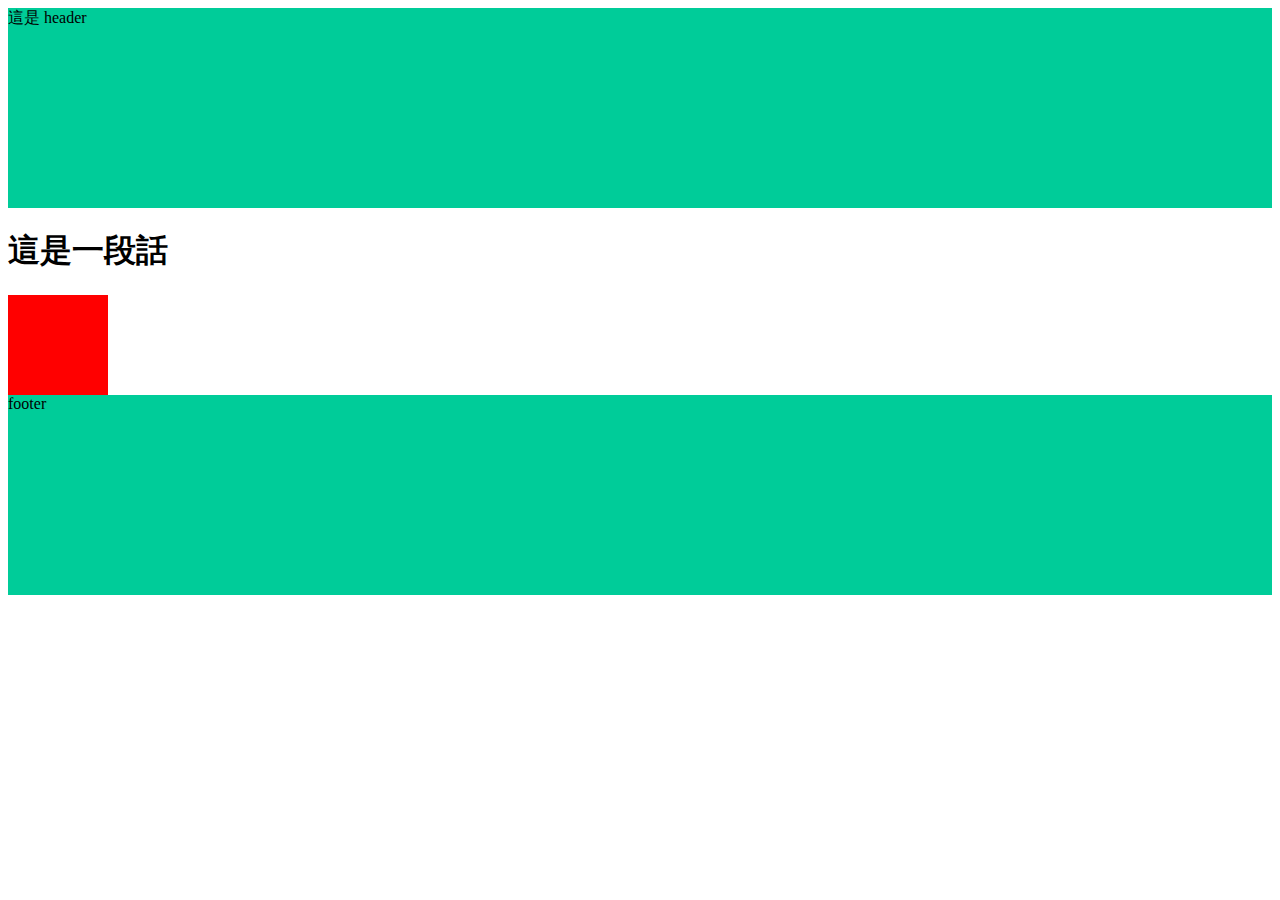
==== index.html @ d2505203 "Update 2022-08-01T03:36:58.478Z" ====
<!DOCTYPE html>
<html lang="en">

<head>
  <meta charset="UTF-8">
  <meta name="viewport" content="width=device-width, initial-scale=1.0">
  <meta http-equiv="X-UA-Compatible" content="ie=edge">
  <title>首頁</title>
  <link rel="stylesheet" href="./assets/style/all.css">
</head>

<body>
  <header class="header">
    這是 header
  </header>

  
<h1>
  這是一段話
</h1>

<div class="box"></div>

  <footer class="footer">
    footer
  </footer>
  <script src="./assets/js/vendors.js"></script>
  <script src="./assets/js/all.js"></script>
</body>

</html>
---- assets/style/all.css ----
.header {
  height: 200px;
  background-color: #00cc99; }

.footer {
  height: 200px;
  background-color: #00cc99; }

.box {
  width: 100px;
  height: 100px;
  background-color: red;
  display: -webkit-box;
  display: -ms-flexbox;
  display: flex;
  -webkit-transition: all 0.5s;
  -o-transition: all 0.5s;
  transition: all 0.5s; }
  .box:hover {
    width: 200px;
    background-color: #00cc99; }

/*# sourceMappingURL=all.css.map */
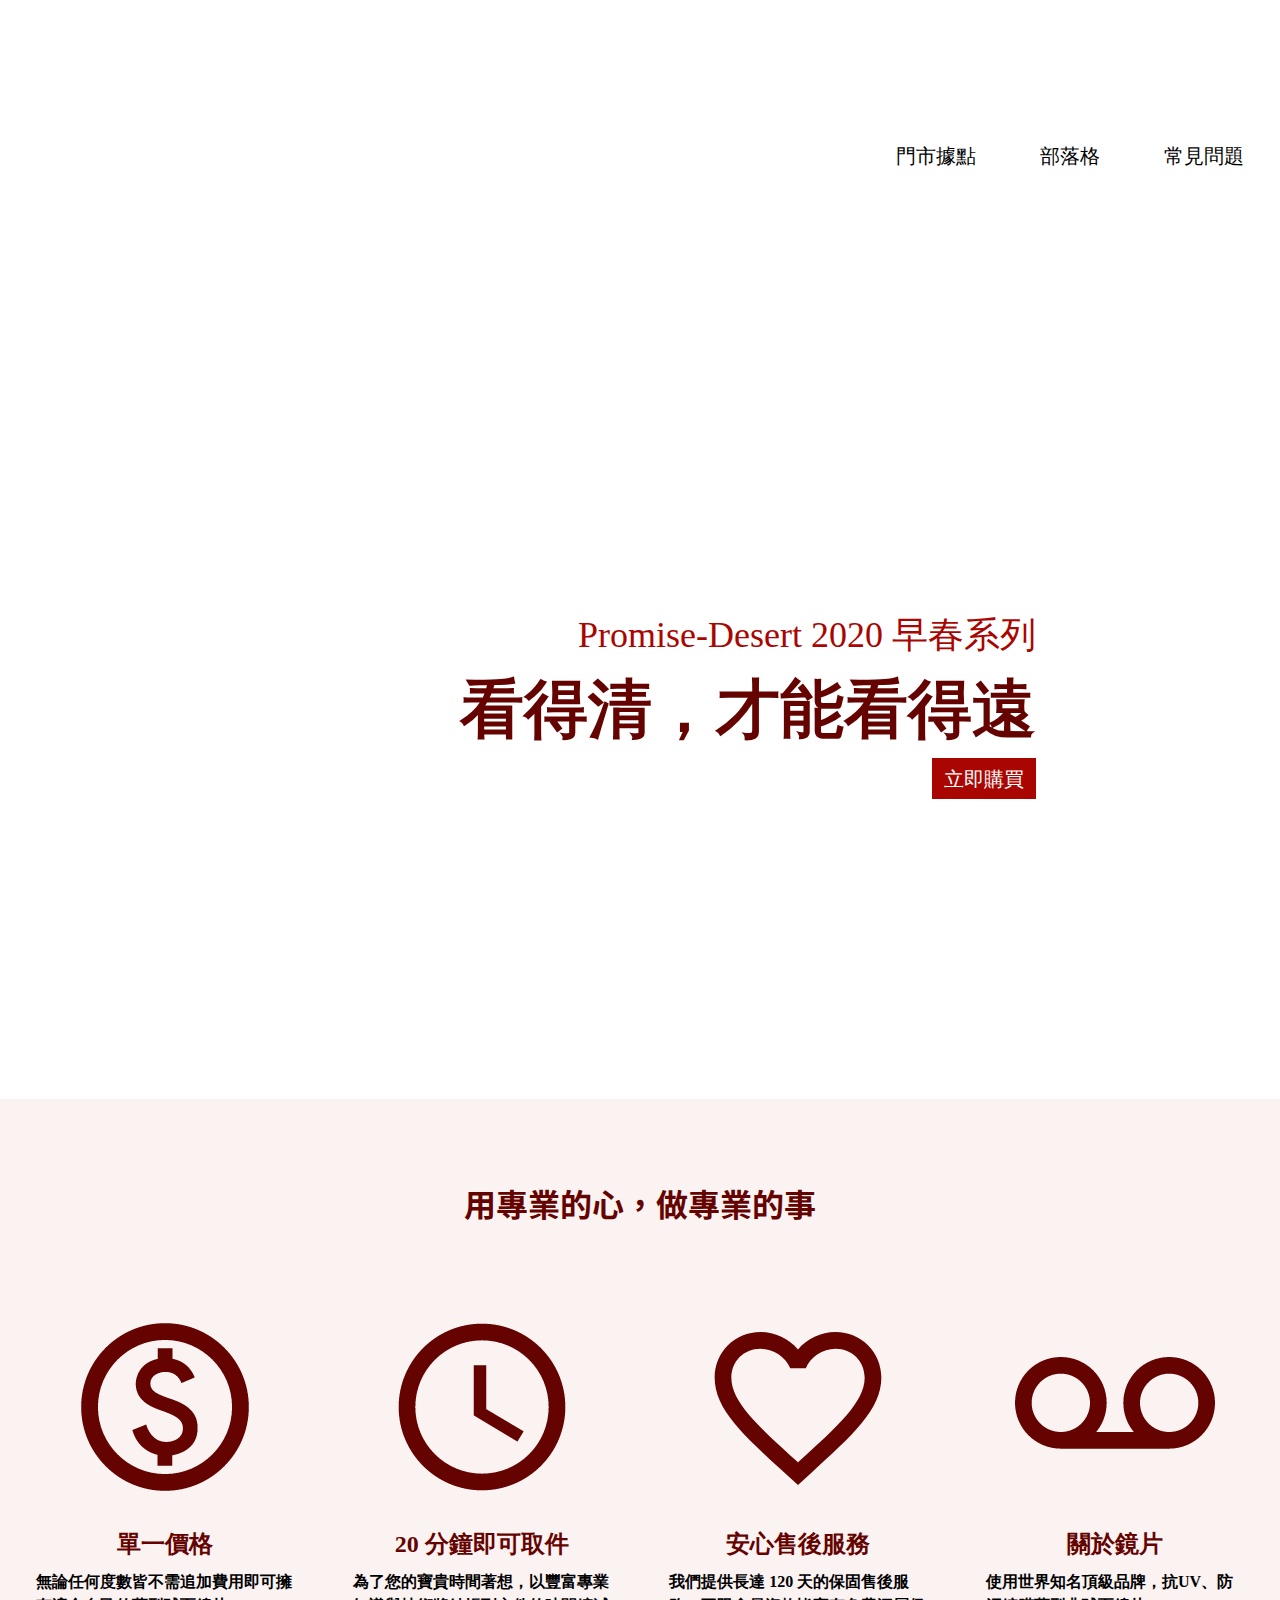
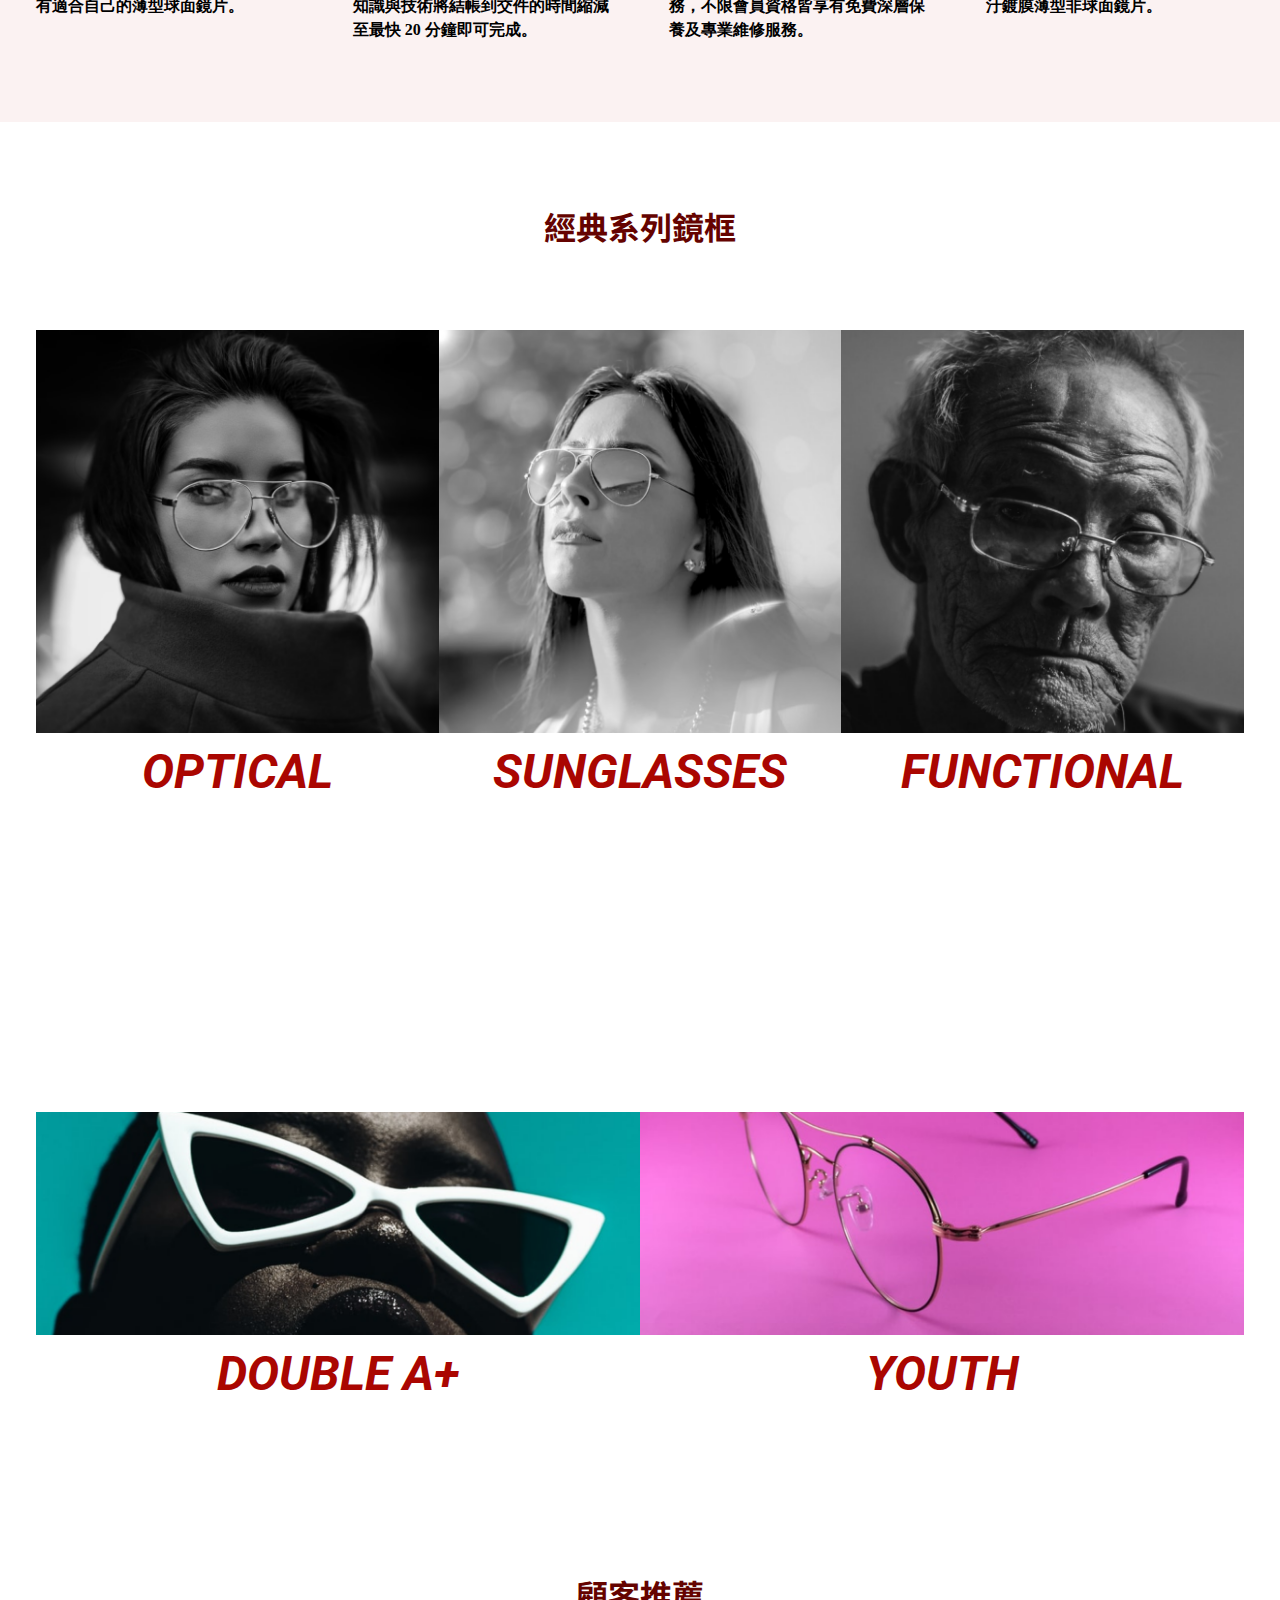
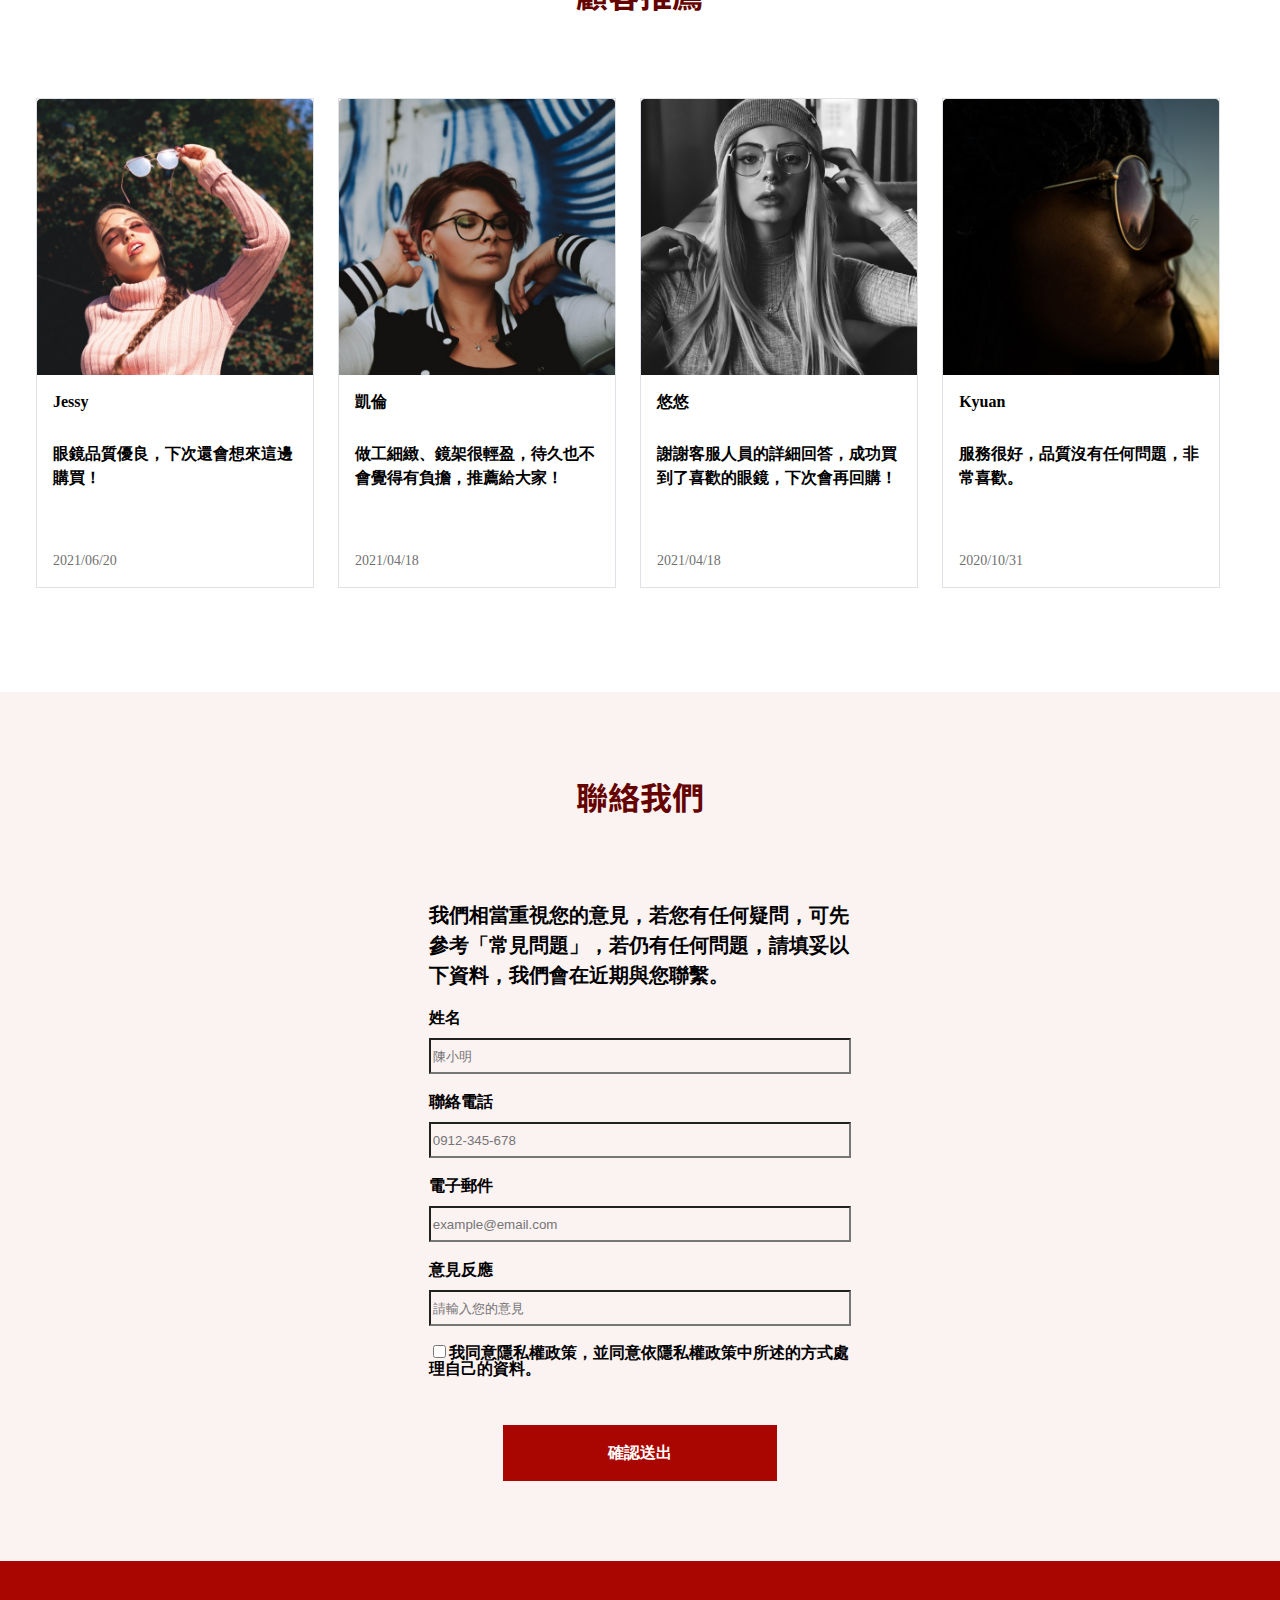
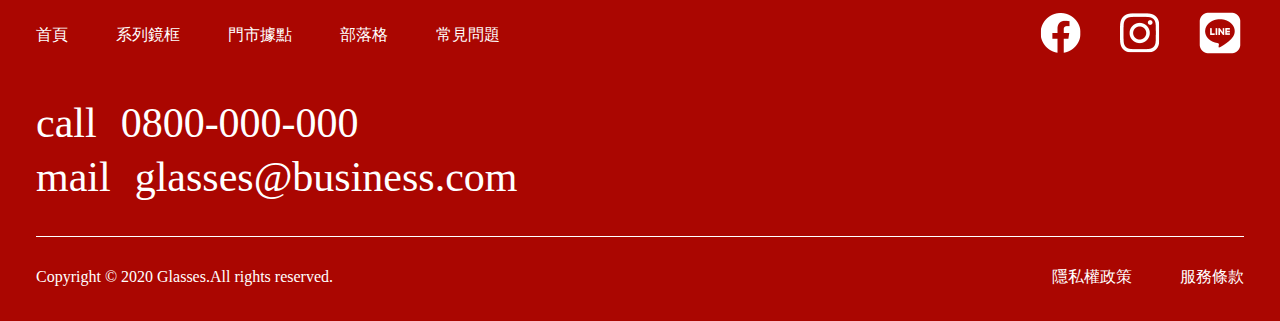
==== commit 0b239307: "Update 2022-08-01T05:17:45.799Z" ====
--- a/index.html
+++ b/index.html
@@ -11,18 +11,174 @@
 
 <body>
   <header class="header">
-    這是 header
+    <div class="list container">
+      <a href="index.html"><img src="assets/images/logo-white.png" alt="header"></a>
+      <ul>
+          <li><a href="type.html">系列鏡框</a></li>
+          <li>門市據點</li>
+          <li>部落格</li>
+          <li>常見問題</li>
+      </ul>
+  </div>
   </header>
 
   
-<h1>
-  這是一段話
-</h1>
 
-<div class="box"></div>
+<div class="backimg">
+  <div class="main container">
+      <h4>Promise-Desert 2020 早春系列</h4>
+      <h1>看得清，才能看得遠</h1>
+      <button>立即購買</button>
+  </div>
+</div>
+<div class="pinkback">
+  <div class="promise container">
+  <h2>用專業的心，做專業的事</h2>
+  <ul>
+      <li>
+          <img src="assets/images/home-section2-1.png" alt="">
+          <h6>單一價格</h6>
+          <p>無論任何度數皆不需追加費用即可擁有適合自己的薄型球面鏡片。</p>
+      </li>
+      <li>
+          <img src="assets/images/home-section2-2.png" alt="">
+          <h6>20 分鐘即可取件</h6>
+          <p>為了您的寶貴時間著想，以豐富專業知識與技術將結帳到交件的時間縮減至最快 20 分鐘即可完成。</p>
+      </li>
+      <li>
+          <img src="assets/images/home-section2-3.png" alt="">
+          <h6>安心售後服務</h6>
+          <p>我們提供長達 120 天的保固售後服務，不限會員資格皆享有免費深層保養及專業維修服務。</p>
+      </li>
+      <li>
+          <img src="assets/images/home-sectioin2-4.png" alt="">
+          <h6>關於鏡片</h6>
+          <p>使用世界知名頂級品牌，抗UV、防汙鍍膜薄型非球面鏡片。</p>
+      </li>
+  </ul>
+</div>
+</div>
+<div class="classical container">
+  <h2>經典系列鏡框</h2>
+  <ul>
+      <li>
+          <img src="assets/images/home-section3-1.png" alt="">
+          <h3>OPTICAL</h3>
+      </li>
+      <li>
+          <img src="assets/images/home-section3-2.png" alt="">
+          <h3>SUNGLASSES</h3>
+      </li>
+      <li>
+          <img src="assets/images/home-section3-3.png" alt="">
+          <h3>FUNCTIONAL</h3>
+      </li>
+  </ul>
+</div>
+<div class="back">
+  <div class="design container">
+      <h2>聯名設計鏡框</h2>
+      <ul>
+          <li>
+              <img src="assets/images/home-section4-1.png" alt="">
+              <h3>DOUBLE A+</h3>
+          </li>
+          <li>
+              <img src="assets/images/home-section4-2.png" alt="">
+              <h3>YOUTH</h3>
+          </li>
+      </ul>
+  </div>
+</div>
+<div class="custpost container">
+  <h2>顧客推薦</h2>
+  <ul>
+      <li>
+          <img src="assets/images/home-section5-1.png" alt="">
+          <p>Jessy</p><br>
+          <p class="text">眼鏡品質優良，下次還會想來這邊購買！</p>
+          <div class="date">2021/06/20</div>
+      </li>
+      <li>
+          <img src="assets/images/home-section5-2.png" alt="">
+          <p>凱倫</p><br>
+          <p class="text">做工細緻、鏡架很輕盈，待久也不會覺得有負擔，推薦給大家！</p>
+          <div class="date">2021/04/18</div>
+      </li>
+      <li>
+          <img src="assets/images/home-section5-3.png" alt="">
+          <p>悠悠</p><br>
+          <p class="text">謝謝客服人員的詳細回答，成功買到了喜歡的眼鏡，下次會再回購！</p>
+          <div class="date">2021/04/18</div>
+      </li>
+      <li>
+          <img src="assets/images/home-section5-4.png" alt="">
+          <p>Kyuan</p><br>
+          <p class="text">服務很好，品質沒有任何問題，非常喜歡。</p>
+          <div class="date">2020/10/31</div>
+      </li>
+  </ul>
+</div>
+<div class="pinkback">
+  <div class="contact container">
+      <h2>聯絡我們</h2>
+      <h3>我們相當重視您的意見，若您有任何疑問，可先參考「常見問題」，若仍有任何問題，請填妥以下資料，我們會在近期與您聯繫。</h3>
+      <div class="info">
+          <p>姓名</p>
+          <input type="text" placeholder="陳小明">
+      </div>
+      <div class="info">
+          <p>聯絡電話</p>
+          <input type="text" placeholder="0912-345-678">
+      </div>
+      <div class="info">
+          <p>電子郵件</p>
+          <input type="text" placeholder="example@email.com">
+      </div>
+      <div class="info">
+          <p>意見反應</p>
+          <input type="text" placeholder="請輸入您的意見">
+      </div>
+      <div class="checkbox"><input type="checkbox" class="info">我同意隱私權政策，並同意依隱私權政策中所述的方式處理自己的資料。</div>
+      <button><a>確認送出</a></button>
+  </div>
+</div>
 
   <footer class="footer">
-    footer
+    <div class="fcontainer container">
+      <div class="fhm">
+      <div class="fh">
+          <ul>
+              <li class="fhlist">首頁</li>
+              <li class="fhlist">系列鏡框</li>
+              <li class="fhlist">門市據點</li>
+              <li class="fhlist">部落格</li>
+              <li class="fhlist">常見問題</li>
+          </ul>
+          <ul>
+              <li><img src="assets/images/ic-social-fb.png" alt=""></li>
+              <li><img src="assets/images/ic_social_ig.png" alt=""></li>
+              <li><img src="assets/images/ic_social_line.png" alt=""></li>
+          </ul>
+      </div>
+      <div class="fm">
+          <span class="material-symbols-outlined">call</span>
+          <span><a href="tel:+0800000000">0800-000-000</a></span>
+          <div>
+          <span class="material-symbols-outlined">mail</span>
+          <span><a href="glasses@business.com">glasses@business.com</a></span></div>
+      </div>
+  </div>
+      <div class="ff">
+          <ul>
+              <li>Copyright © 2020 Glasses.All rights reserved.</li>
+          </ul>
+          <ul>
+              <li class="coner">隱私權政策</li>
+              <li class="coner">服務條款</li>
+          </ul>
+      </div>
+  </div>
   </footer>
   <script src="./assets/js/vendors.js"></script>
   <script src="./assets/js/all.js"></script>
--- a/assets/style/all.css
+++ b/assets/style/all.css
@@ -1,23 +1,629 @@
-.header {
-  height: 200px;
-  background-color: #00cc99; }
+/* http://meyerweb.com/eric/tools/css/reset/ 
+   v2.0 | 20110126
+   License: none (public domain)
+*/
+@import url("https://fonts.googleapis.com/css2?family=Noto+Sans+TC:wght@300;400;700&family=Roboto&display=swap");
+@import url("https://fonts.googleapis.com/css2?family=Roboto:ital@1&display=swap");
+html, body, div, span, applet, object, iframe,
+h1, h2, h3, h4, h5, h6, p, blockquote, pre,
+a, abbr, acronym, address, big, cite, code,
+del, dfn, em, img, ins, kbd, q, s, samp,
+small, strike, strong, sub, sup, tt, var,
+b, u, i, center,
+dl, dt, dd, ol, ul, li,
+fieldset, form, label, legend,
+table, caption, tbody, tfoot, thead, tr, th, td,
+article, aside, canvas, details, embed,
+figure, figcaption, footer, header, hgroup,
+menu, nav, output, ruby, section, summary,
+time, mark, audio, video {
+  margin: 0;
+  padding: 0;
+  border: 0;
+  font-size: 100%;
+  font: inherit;
+  vertical-align: baseline; }
+
+/* HTML5 display-role reset for older browsers */
+article, aside, details, figcaption, figure,
+footer, header, hgroup, menu, nav, section {
+  display: block; }
+
+body {
+  line-height: 1; }
+
+ol, ul {
+  list-style: none; }
+
+blockquote, q {
+  quotes: none; }
+
+blockquote:before, blockquote:after,
+q:before, q:after {
+  content: '';
+  content: none; }
+
+table {
+  border-collapse: collapse;
+  border-spacing: 0; }
+
+*, *::before, *::after {
+  -webkit-box-sizing: border-box;
+          box-sizing: border-box; }
+
+.body {
+  font-family: 'Noto Sans TC', sans-serif; }
+
+img {
+  max-width: 100%;
+  height: auto; }
+
+.container {
+  max-width: 1296px;
+  padding-right: 36px;
+  padding-left: 36px;
+  margin: 0 auto; }
+
+.banner {
+  background-color: #AA0601;
+  color: white; }
+
+.banner img {
+  width: 80px;
+  height: 49px; }
+
+.list {
+  display: -webkit-box;
+  display: -ms-flexbox;
+  display: flex;
+  -webkit-box-pack: justify;
+      -ms-flex-pack: justify;
+          justify-content: space-between;
+  -webkit-box-align: center;
+      -ms-flex-align: center;
+          align-items: center;
+  font-size: 20px;
+  line-height: 30px;
+  padding-top: 16px;
+  padding-bottom: 16px; }
+
+.list ul {
+  display: -webkit-box;
+  display: -ms-flexbox;
+  display: flex;
+  -ms-flex-wrap: wrap;
+      flex-wrap: wrap; }
+
+.list li {
+  padding-left: 64px; }
+
+@media (max-width: 992px) {
+  .list {
+    width: 90%; } }
+
+@media (max-width: 767px) {
+  .list {
+    width: 100%;
+    -webkit-box-orient: vertical;
+    -webkit-box-direction: normal;
+        -ms-flex-direction: column;
+            flex-direction: column;
+    padding-right: 0;
+    padding-left: 0;
+    padding-bottom: 0px; }
+  .list ul {
+    width: 100%;
+    text-align: center;
+    padding-top: 16px; }
+  .list li {
+    width: 50%;
+    border: 1px solid white;
+    padding: 12px 62px; } }
 
 .footer {
-  height: 200px;
-  background-color: #00cc99; }
-
-.box {
-  width: 100px;
-  height: 100px;
-  background-color: red;
-  display: -webkit-box;
-  display: -ms-flexbox;
-  display: flex;
-  -webkit-transition: all 0.5s;
-  -o-transition: all 0.5s;
-  transition: all 0.5s; }
-  .box:hover {
-    width: 200px;
-    background-color: #00cc99; }
+  background-color: #AA0601;
+  color: white;
+  text-align: center; }
+
+.fcontainer {
+  padding-top: 48px; }
+
+.fh, .ff {
+  display: -webkit-box;
+  display: -ms-flexbox;
+  display: flex;
+  -webkit-box-pack: justify;
+      -ms-flex-pack: justify;
+          justify-content: space-between;
+  padding-bottom: 36px; }
+
+.fh ul, .ff ul {
+  display: -webkit-box;
+  display: -ms-flexbox;
+  display: flex;
+  -webkit-box-align: center;
+      -ms-flex-align: center;
+          align-items: center; }
+
+.fhlist {
+  padding-right: 48px; }
+
+.fh img {
+  height: 48px;
+  padding-left: 32px; }
+
+.fm {
+  padding-bottom: 32px;
+  margin-bottom: 32px;
+  border-bottom: 1px solid white;
+  text-align: left; }
+
+a {
+  text-decoration: none;
+  color: #ffffff; }
+
+.fm span {
+  padding-right: 20px;
+  font-size: 42px;
+  line-height: 54px; }
+
+.coner {
+  padding-left: 48px; }
+
+@media (max-width: 992px) {
+  .fcontainer {
+    width: 100%; } }
+
+@media (max-width: 767px) {
+  .fhm {
+    display: -webkit-box;
+    display: -ms-flexbox;
+    display: flex;
+    -webkit-box-pack: justify;
+        -ms-flex-pack: justify;
+            justify-content: space-between;
+    -webkit-box-align: start;
+        -ms-flex-align: start;
+            align-items: start;
+    -webkit-box-orient: horizontal;
+    -webkit-box-direction: reverse;
+        -ms-flex-direction: row-reverse;
+            flex-direction: row-reverse; }
+  .fm {
+    width: 80%; }
+  .fhlist {
+    padding-right: 0px;
+    font-size: 0px;
+    line-height: 0; }
+  .fh img {
+    height: 36px;
+    padding-left: 8px; }
+  .fm span {
+    font-size: 150%;
+    padding-right: 10px; }
+  .ff, .ff ul {
+    -webkit-box-orient: vertical;
+    -webkit-box-direction: normal;
+        -ms-flex-direction: column;
+            flex-direction: column;
+    -webkit-box-align: start;
+        -ms-flex-align: start;
+            align-items: start;
+    padding-bottom: 16px; }
+  .coner {
+    padding-left: 0;
+    padding-bottom: 8px; } }
+
+.backimg {
+  background-image: url(assets/images/home-header-sm.png);
+  height: 787px;
+  background-size: cover;
+  background-position: center center; }
+
+.main {
+  color: #650300;
+  text-align: right;
+  margin-right: 16.25%;
+  padding-top: 296px; }
+
+.main h4 {
+  font-size: 36px;
+  line-height: 54px; }
+
+.main h1 {
+  font-size: 64px;
+  line-height: 96px;
+  font-weight: bold; }
+
+.main button {
+  width: 104px;
+  height: 41px;
+  background-color: #AA0601;
+  border: #AA0601;
+  color: white;
+  font-size: 20px;
+  line-height: 20px; }
+
+@media (max-width: 992px) {
+  .main {
+    margin-right: 5%; } }
+
+@media (max-width: 767px) {
+  .backimg {
+    height: 396px; }
+  .main {
+    margin-right: 5%;
+    padding-top: 144px; }
+  .main h4, .main h1 {
+    font-size: 180%;
+    line-height: 150%; } }
+
+.pinkback {
+  background-color: #FBF2F2; }
+
+.promise {
+  color: #650300;
+  text-align: center;
+  padding-top: 80px;
+  padding-bottom: 80px; }
+
+.promise ul {
+  display: -webkit-box;
+  display: -ms-flexbox;
+  display: flex;
+  -webkit-box-pack: justify;
+      -ms-flex-pack: justify;
+          justify-content: space-between;
+  -ms-flex-wrap: wrap;
+      flex-wrap: wrap;
+  margin-left: -24px;
+  margin-right: -24px; }
+
+.promise li {
+  width: 306px;
+  padding-left: 24px;
+  padding-right: 24px; }
+
+h2 {
+  font-size: 48px;
+  line-height: 72px;
+  font-weight: bold;
+  color: #650300;
+  margin-bottom: 48px; }
+
+.promise h6 {
+  font-size: 24px;
+  line-height: 36px;
+  font-weight: bold;
+  padding-top: 16px; }
+
+p {
+  font-size: 16px;
+  line-height: 24px;
+  color: #000;
+  text-align: left;
+  padding-top: 8px;
+  font-weight: 600; }
+
+@media (max-width: 992px) {
+  .promise li {
+    width: 50%; } }
+
+@media (max-width: 767px) {
+  .promise h2 {
+    font-size: 30px; }
+  .promise ul {
+    -webkit-box-orient: vertical;
+    -webkit-box-direction: normal;
+        -ms-flex-direction: column;
+            flex-direction: column;
+    -webkit-box-align: center;
+        -ms-flex-align: center;
+            align-items: center; }
+  .promise li {
+    width: 90%; } }
+
+.classical {
+  text-align: center;
+  padding-top: 80px;
+  padding-bottom: 80px; }
+
+.classical ul {
+  display: -webkit-box;
+  display: -ms-flexbox;
+  display: flex;
+  -webkit-box-pack: justify;
+      -ms-flex-pack: justify;
+          justify-content: space-between; }
+
+.classical img {
+  width: 100%; }
+
+.classical h3, .back h3 {
+  font-size: 48px;
+  line-height: 72px;
+  color: #AA0601;
+  font-family: 'Roboto', sans-serif;
+  font-weight: bold;
+  font-style: italic; }
+
+@media (max-width: 992px) {
+  .classical ul {
+    width: 60%;
+    -webkit-box-orient: vertical;
+    -webkit-box-direction: normal;
+        -ms-flex-direction: column;
+            flex-direction: column;
+    margin: 0 auto; } }
+
+@media (max-width: 767px) {
+  .classical ul {
+    width: 100%; } }
+
+.back {
+  background-image: url(img/nick-owuor-astro-nic-visuals-54Q_HvMWtVE-unsplash.jpg);
+  background-position: center center;
+  text-align: center; }
+
+.design {
+  padding-top: 80px;
+  padding-bottom: 80px; }
+
+.design h2 {
+  color: #FFF;
+  padding-bottom: 48px; }
+
+.design img {
+  width: 100%; }
+
+.design ul {
+  display: -webkit-box;
+  display: -ms-flexbox;
+  display: flex; }
+
+.design li {
+  background-color: #fff; }
+
+@media (max-width: 992px) {
+  .design ul {
+    -webkit-box-orient: vertical;
+    -webkit-box-direction: normal;
+        -ms-flex-direction: column;
+            flex-direction: column; }
+  .design li {
+    margin-bottom: 24px; } }
+
+@media (max-width: 767px) {
+  .design h2 {
+    padding-bottom: 0; } }
+
+.custpost {
+  text-align: center;
+  padding-top: 80px;
+  padding-bottom: 80px; }
+
+.custpost ul {
+  display: -webkit-box;
+  display: -ms-flexbox;
+  display: flex;
+  -webkit-box-align: center;
+      -ms-flex-align: center;
+          align-items: center;
+  -webkit-box-pack: justify;
+      -ms-flex-pack: justify;
+          justify-content: space-between; }
+
+.custpost li {
+  width: 23%;
+  border: 1px solid #DEE2E6;
+  margin-right: 24px;
+  margin-bottom: 24px; }
+
+.custpost p {
+  font-size: 16px;
+  line-height: 24px;
+  padding: 0 16px;
+  padding-top: 12px;
+  font-weight: 600; }
+
+.date {
+  font-size: 14px;
+  line-height: 21px;
+  color: #707070;
+  padding: 0 0 16px 16px;
+  text-align: left; }
+
+.text {
+  height: 120px; }
+
+@media (max-width: 992px) {
+  .custpost ul {
+    -ms-flex-wrap: wrap;
+        flex-wrap: wrap; }
+  .custpost li {
+    width: 45%;
+    margin: 0 auto;
+    margin-bottom: 24px; } }
+
+@media (max-width: 767px) {
+  .custpost li {
+    width: 100%; } }
+
+.contact {
+  width: 33%;
+  text-align: center;
+  padding: 80px 0;
+  font-weight: 600; }
+
+.contact h3 {
+  text-align: left;
+  font-size: 20px;
+  line-height: 30px; }
+
+.contact p {
+  font-size: 16px;
+  line-height: 24px;
+  padding-bottom: 8px;
+  padding-top: 16px; }
+
+.info input {
+  width: 100%;
+  height: 36px;
+  background-color: #FBF2F2; }
+
+.contact button {
+  width: 65%;
+  height: 56px;
+  background-color: #AA0601;
+  border: #AA0601;
+  color: white;
+  font-size: 16px;
+  line-height: 24px;
+  font-weight: bold; }
+
+.contact button:hover {
+  background-color: #650300; }
+
+a {
+  text-decoration: none; }
+
+.checkbox {
+  text-align: left;
+  padding-top: 16px;
+  padding-bottom: 48px; }
+
+@media (max-width: 992px) {
+  .contact {
+    width: 70%; }
+  .contact button {
+    width: 100%; } }
+
+@media (max-width: 767px) {
+  .contact {
+    width: 90%; } }
+
+.optical {
+  text-align: center;
+  color: #000000;
+  font-family: 'Roboto', sans-serif; }
+
+.optical ul {
+  display: -webkit-box;
+  display: -ms-flexbox;
+  display: flex; }
+
+.optical li {
+  width: 33.3%;
+  border: 1px solid #DCDCDC;
+  padding-top: 30px; }
+
+@media (max-width: 992px) {
+  .optical {
+    padding-right: 0px;
+    padding-left: 0px; }
+  .optical h2 {
+    font-size: 24px;
+    line-height: 36px; } }
+
+@media (max-width: 767px) {
+  .optical h2 {
+    font-size: 16px;
+    line-height: 24px; } }
+
+.product_img {
+  display: -webkit-box;
+  display: -ms-flexbox;
+  display: flex; }
+
+.product_img img {
+  width: 50%; }
+
+.combi {
+  font-family: 'Roboto', sans-serif;
+  text-align: center;
+  padding: 80px 0; }
+
+h1 {
+  font-size: 42px;
+  line-height: 63px; }
+
+h2 {
+  font-size: 32px;
+  line-height: 48px;
+  font-family: 'Noto Sans TC', sans-serif;
+  padding-bottom: 32px; }
+
+h4 {
+  color: #AA0601; }
+
+.celluloid {
+  display: -webkit-box;
+  display: -ms-flexbox;
+  display: flex;
+  -ms-flex-wrap: wrap;
+      flex-wrap: wrap;
+  -webkit-box-pack: justify;
+      -ms-flex-pack: justify;
+          justify-content: space-between; }
+
+.item {
+  width: 24%; }
+
+.item_text {
+  display: -webkit-box;
+  display: -ms-flexbox;
+  display: flex;
+  -webkit-box-pack: justify;
+      -ms-flex-pack: justify;
+          justify-content: space-between; }
+
+.item_color {
+  text-align: left;
+  padding-top: 4px;
+  padding-bottom: 80px; }
+
+.brown {
+  display: inline-block;
+  width: 12px;
+  height: 12px;
+  background-color: #5F3E2D;
+  margin-right: 2px; }
+
+.gray {
+  display: inline-block;
+  width: 12px;
+  height: 12px;
+  background-color: #B75929; }
+
+@media (max-width: 992px) {
+  .celluloid {
+    padding-left: 36px;
+    padding-right: 36px; }
+  .item {
+    width: 48%; } }
+
+@media (max-width: 767px) {
+  .item {
+    width: 98%; } }
+
+.page ul {
+  display: -webkit-box;
+  display: -ms-flexbox;
+  display: flex;
+  -webkit-box-pack: center;
+      -ms-flex-pack: center;
+          justify-content: center;
+  margin-bottom: 80px; }
+
+.page li {
+  border: 1px solid #555555;
+  padding: 16px; }
+
+.page li:hover {
+  background-color: #000000;
+  color: white; }
+
+.next, .pre {
+  background-color: #F2F2F2; }
 
 /*# sourceMappingURL=all.css.map */
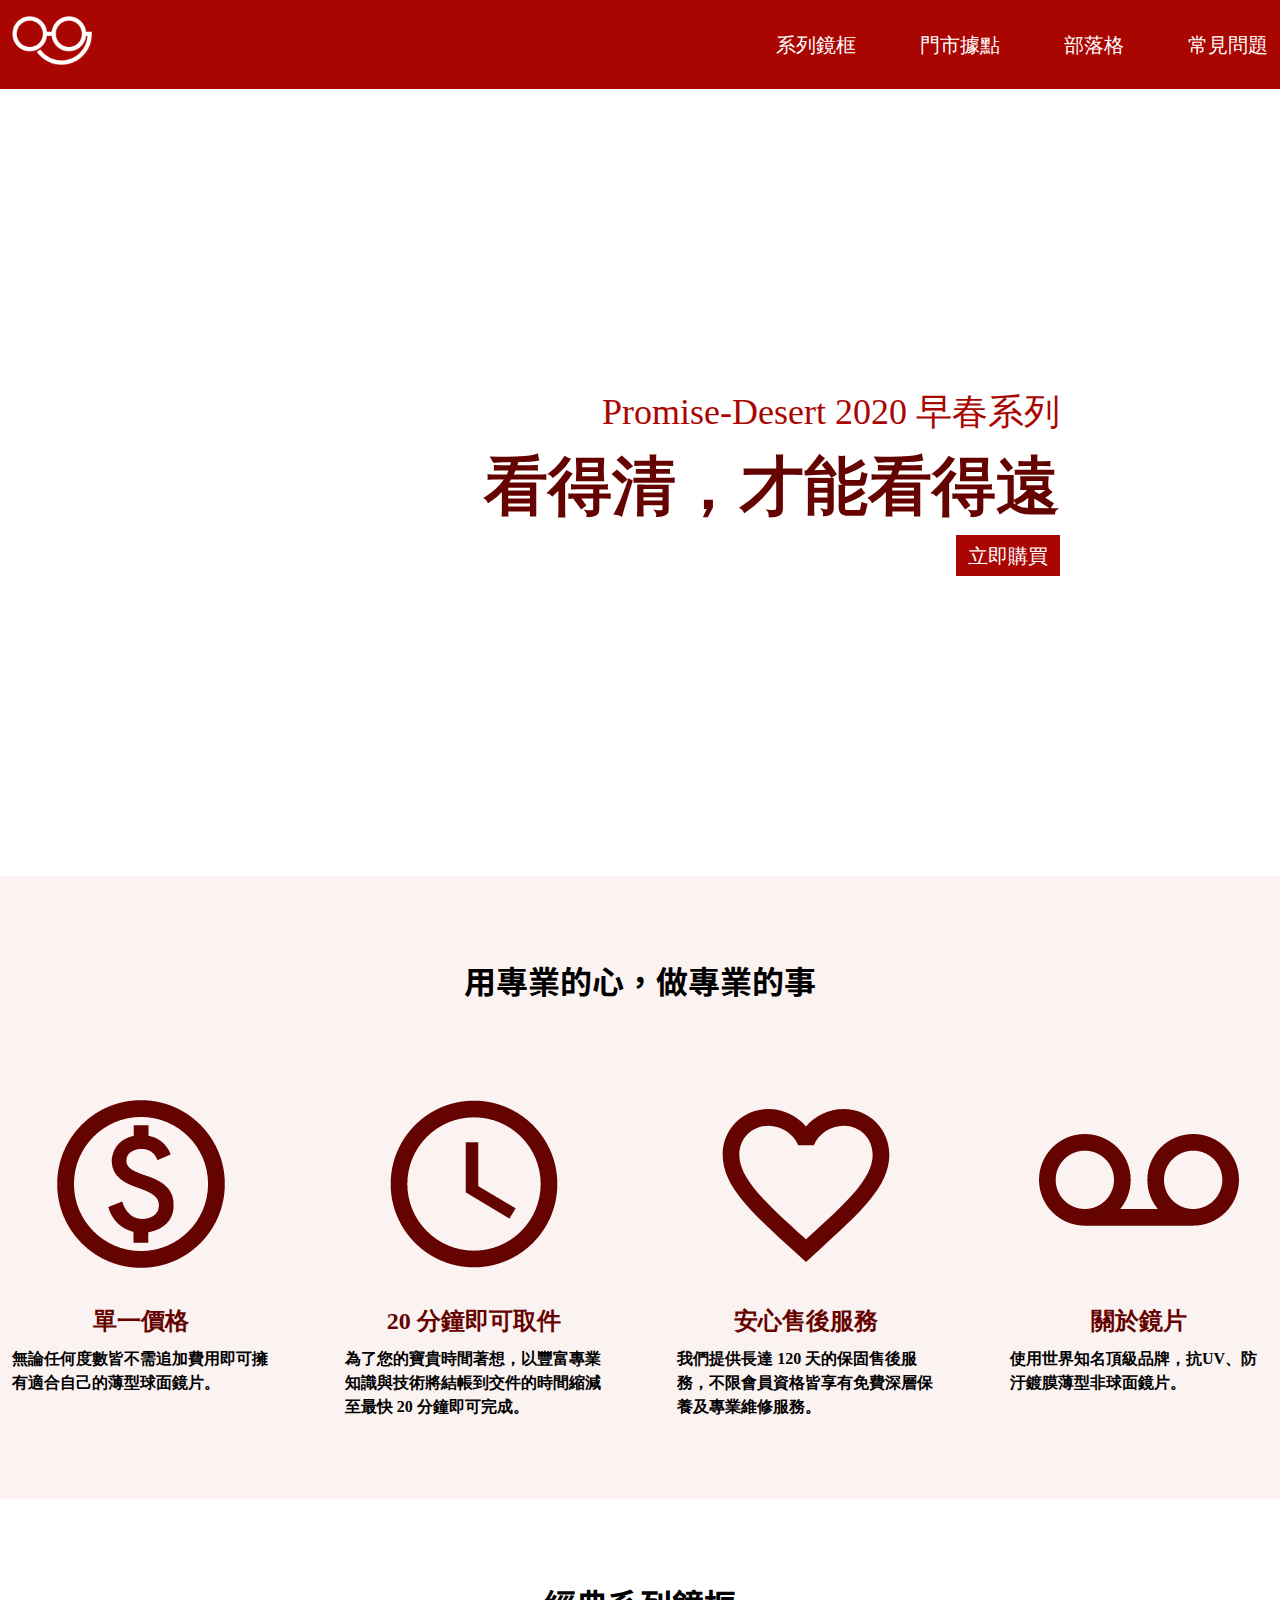
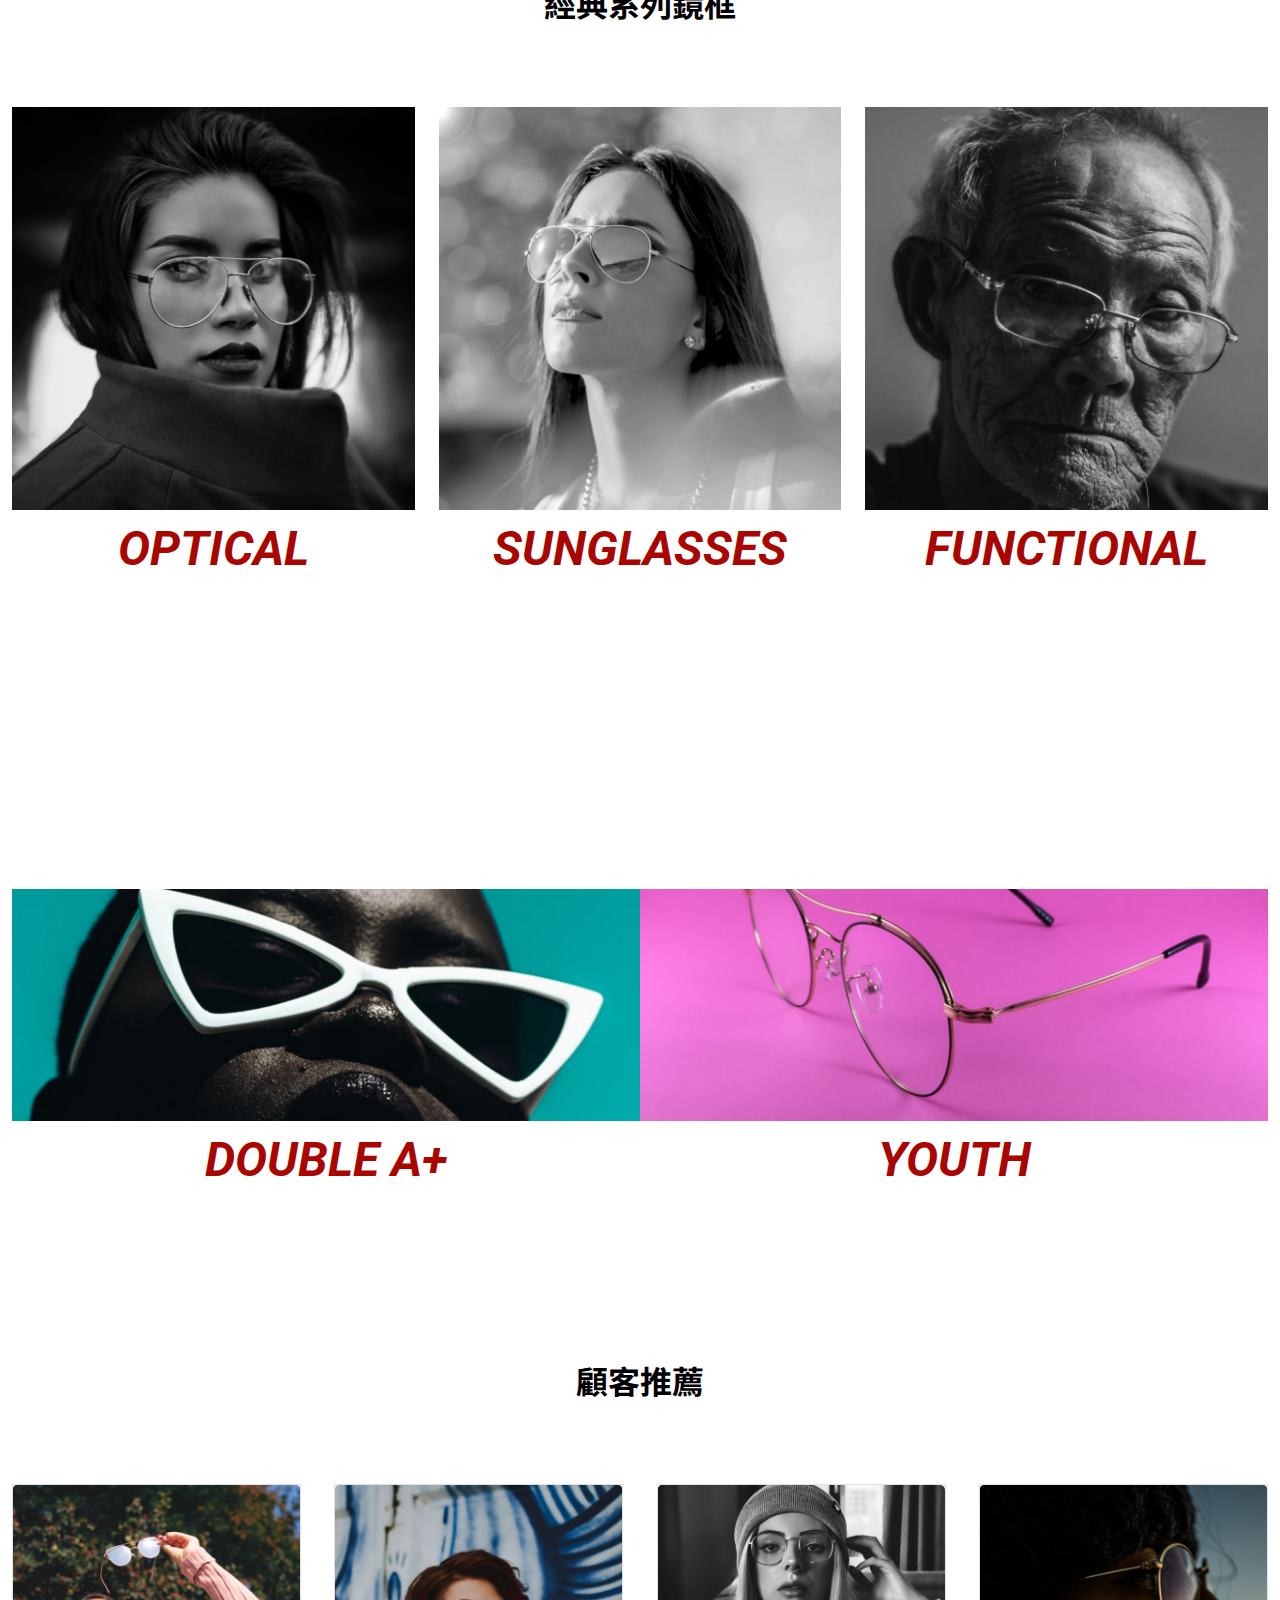
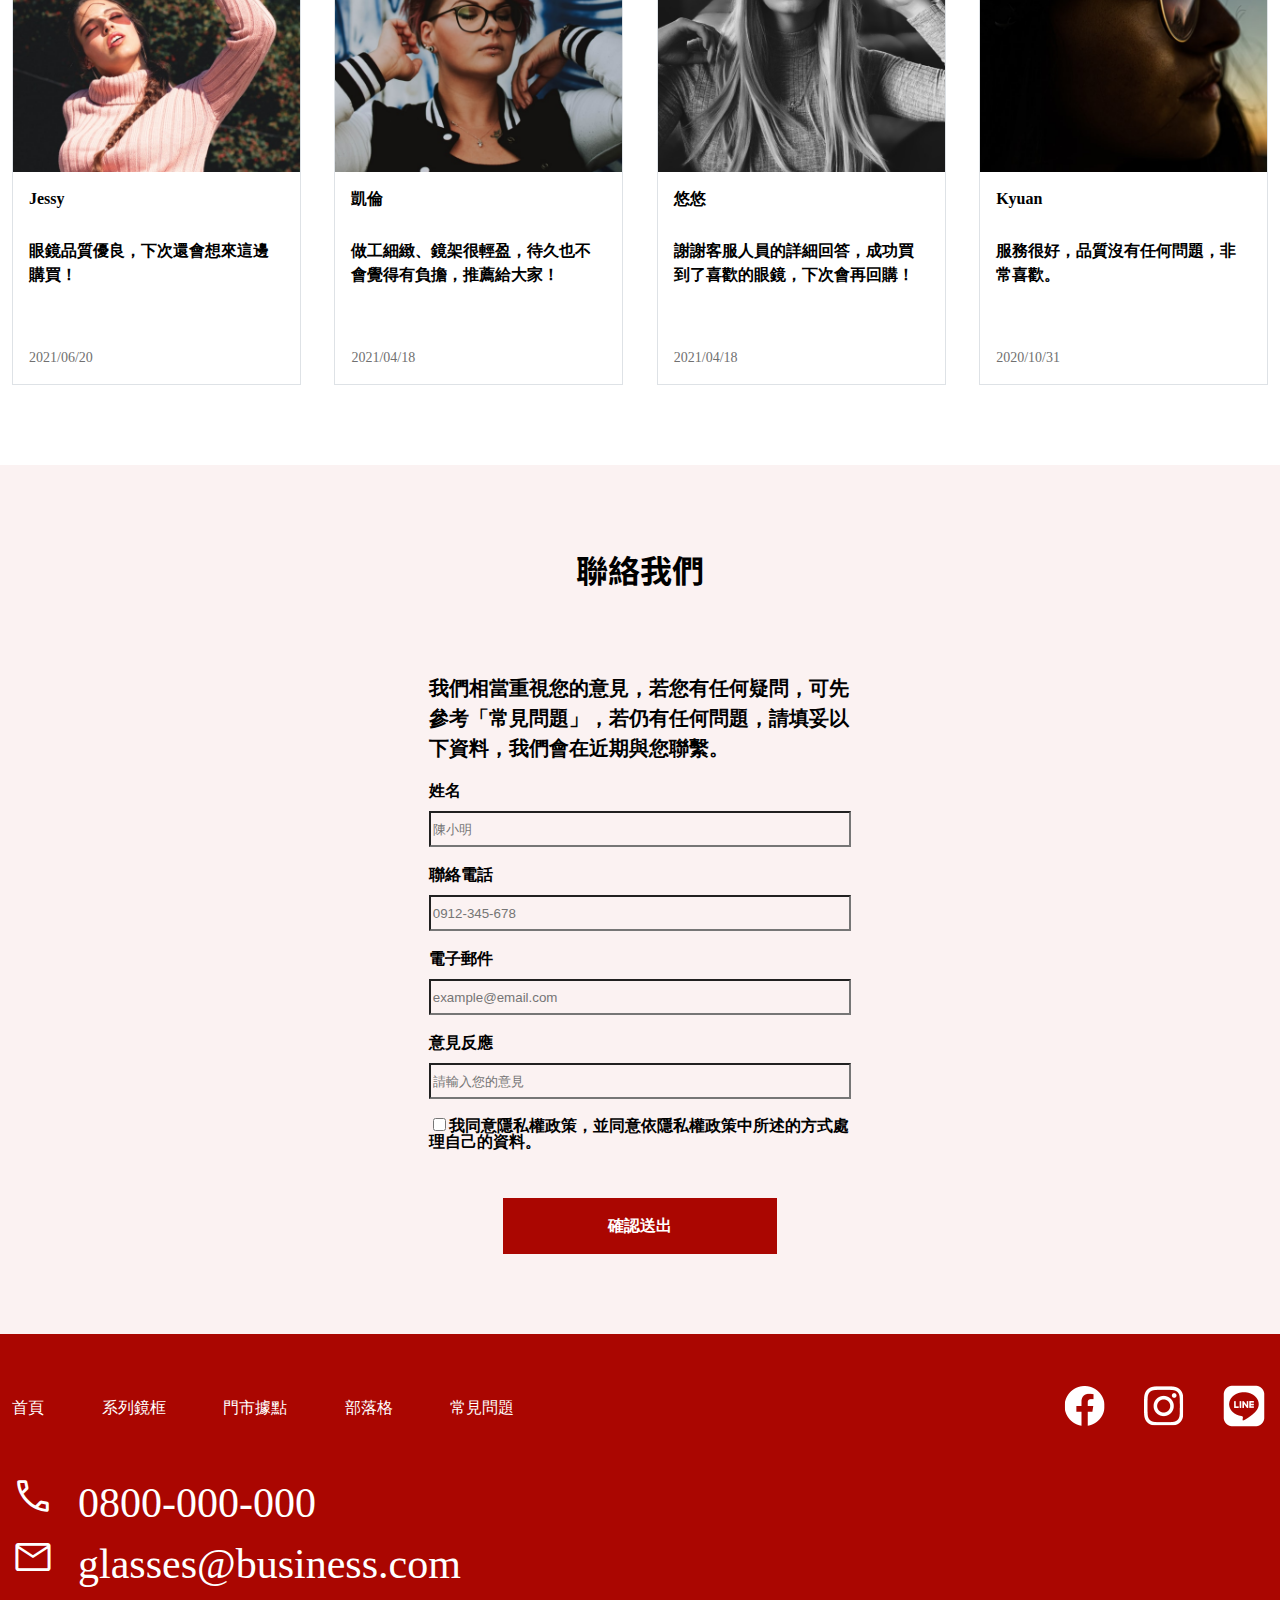
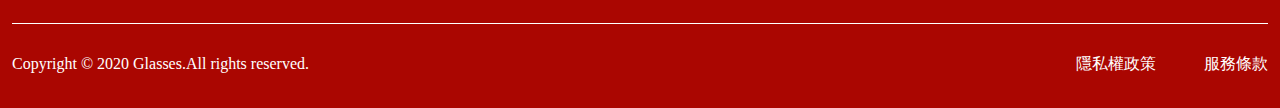
==== commit 7849adb5: "Update 2022-08-02T12:53:41.815Z" ====
--- a/index.html
+++ b/index.html
@@ -7,6 +7,7 @@
   <meta http-equiv="X-UA-Compatible" content="ie=edge">
   <title>首頁</title>
   <link rel="stylesheet" href="./assets/style/all.css">
+  <link rel="stylesheet" href="https://fonts.googleapis.com/css2?family=Material+Symbols+Outlined:opsz,wght,FILL,GRAD@48,400,0,0" />
 </head>
 
 <body>
@@ -15,9 +16,9 @@
       <a href="index.html"><img src="assets/images/logo-white.png" alt="header"></a>
       <ul>
           <li><a href="type.html">系列鏡框</a></li>
-          <li>門市據點</li>
-          <li>部落格</li>
-          <li>常見問題</li>
+          <li><a href="location.html">門市據點</a></li>
+          <li><a href="type.html">部落格</a></li>
+          <li><a href="type.html">常見問題</a></li>
       </ul>
   </div>
   </header>
@@ -28,7 +29,7 @@
   <div class="main container">
       <h4>Promise-Desert 2020 早春系列</h4>
       <h1>看得清，才能看得遠</h1>
-      <button>立即購買</button>
+      <button><a href="#">立即購買</a></button>
   </div>
 </div>
 <div class="pinkback">
@@ -140,7 +141,7 @@
           <input type="text" placeholder="請輸入您的意見">
       </div>
       <div class="checkbox"><input type="checkbox" class="info">我同意隱私權政策，並同意依隱私權政策中所述的方式處理自己的資料。</div>
-      <button><a>確認送出</a></button>
+      <button><a href="#">確認送出</a></button>
   </div>
 </div>
 
@@ -148,12 +149,12 @@
     <div class="fcontainer container">
       <div class="fhm">
       <div class="fh">
-          <ul>
-              <li class="fhlist">首頁</li>
-              <li class="fhlist">系列鏡框</li>
-              <li class="fhlist">門市據點</li>
-              <li class="fhlist">部落格</li>
-              <li class="fhlist">常見問題</li>
+          <ul class="fhlist">
+              <li><a href="index.html">首頁</a></li>
+              <li><a href="type.html">系列鏡框</a></li>
+              <li><a href="type.html">門市據點</a></li>
+              <li><a href="type.html">部落格</a></li>
+              <li><a href="type.html">常見問題</a></li>
           </ul>
           <ul>
               <li><img src="assets/images/ic-social-fb.png" alt=""></li>
--- a/assets/style/all.css
+++ b/assets/style/all.css
@@ -59,16 +59,16 @@
   height: auto; }
 
 .container {
-  max-width: 1296px;
-  padding-right: 36px;
-  padding-left: 36px;
-  margin: 0 auto; }
-
-.banner {
+  max-width: 1320PX;
+  margin: 0 auto;
+  padding-left: 12px;
+  padding-right: 12px; }
+
+.header {
   background-color: #AA0601;
   color: white; }
 
-.banner img {
+.header img {
   width: 80px;
   height: 49px; }
 
@@ -88,14 +88,15 @@
   padding-bottom: 16px; }
 
 .list ul {
+  width: 492px;
   display: -webkit-box;
   display: -ms-flexbox;
   display: flex;
   -ms-flex-wrap: wrap;
-      flex-wrap: wrap; }
-
-.list li {
-  padding-left: 64px; }
+      flex-wrap: wrap;
+  -webkit-box-pack: justify;
+      -ms-flex-pack: justify;
+          justify-content: space-between; }
 
 @media (max-width: 992px) {
   .list {
@@ -137,16 +138,27 @@
           justify-content: space-between;
   padding-bottom: 36px; }
 
-.fh ul, .ff ul {
+.fh ul {
+  display: -webkit-box;
+  display: -ms-flexbox;
+  display: flex;
+  -webkit-box-align: center;
+      -ms-flex-align: center;
+          align-items: center;
+  -webkit-box-pack: justify;
+      -ms-flex-pack: justify;
+          justify-content: space-between; }
+
+.fhlist {
+  width: 40%; }
+
+.ff ul {
   display: -webkit-box;
   display: -ms-flexbox;
   display: flex;
   -webkit-box-align: center;
       -ms-flex-align: center;
           align-items: center; }
-
-.fhlist {
-  padding-right: 48px; }
 
 .fh img {
   height: 48px;
@@ -215,7 +227,7 @@
     padding-bottom: 8px; } }
 
 .backimg {
-  background-image: url(assets/images/home-header-sm.png);
+  background-image: url(https://github.com/hexschool/webLayoutTraining1st/blob/master/week3/banner.png?raw=true);
   height: 787px;
   background-size: cover;
   background-position: center center; }
@@ -334,7 +346,10 @@
   display: flex;
   -webkit-box-pack: justify;
       -ms-flex-pack: justify;
-          justify-content: space-between; }
+          justify-content: space-between;
+  margin-right: -24px; }
+  .classical ul li {
+    padding-right: 24px; }
 
 .classical img {
   width: 100%; }
@@ -361,7 +376,7 @@
     width: 100%; } }
 
 .back {
-  background-image: url(img/nick-owuor-astro-nic-visuals-54Q_HvMWtVE-unsplash.jpg);
+  background-image: url(https://github.com/hexschool/webLayoutTraining1st/blob/master/week3/bg.png?raw=true);
   background-position: center center;
   text-align: center; }
 
@@ -415,9 +430,7 @@
 
 .custpost li {
   width: 23%;
-  border: 1px solid #DEE2E6;
-  margin-right: 24px;
-  margin-bottom: 24px; }
+  border: 1px solid #DEE2E6; }
 
 .custpost p {
   font-size: 16px;
@@ -506,16 +519,25 @@
   text-align: center;
   color: #000000;
   font-family: 'Roboto', sans-serif; }
+  .optical li:hover {
+    border-bottom: 8px solid #AA0601; }
 
 .optical ul {
   display: -webkit-box;
   display: -ms-flexbox;
-  display: flex; }
+  display: flex;
+  -webkit-box-align: center;
+      -ms-flex-align: center;
+          align-items: center; }
+
+.optical h2 {
+  padding-bottom: 0px;
+  margin-bottom: 0px;
+  padding: 24px 0; }
 
 .optical li {
   width: 33.3%;
-  border: 1px solid #DCDCDC;
-  padding-top: 30px; }
+  border: 1px solid #DCDCDC; }
 
 @media (max-width: 992px) {
   .optical {
@@ -551,7 +573,8 @@
   font-size: 32px;
   line-height: 48px;
   font-family: 'Noto Sans TC', sans-serif;
-  padding-bottom: 32px; }
+  padding-bottom: 32px;
+  color: #000; }
 
 h4 {
   color: #AA0601; }
@@ -626,4 +649,70 @@
 .next, .pre {
   background-color: #F2F2F2; }
 
+.sunglasses {
+  text-align: center;
+  color: #000000;
+  font-family: 'Roboto', sans-serif; }
+  .sunglasses li:hover {
+    border-bottom: 8px solid #AA0601; }
+
+.sunglasses ul {
+  display: -webkit-box;
+  display: -ms-flexbox;
+  display: flex;
+  -webkit-box-align: center;
+      -ms-flex-align: center;
+          align-items: center; }
+
+.sunglasses h2 {
+  padding-bottom: 0px;
+  margin-bottom: 0px;
+  padding: 24px 0; }
+
+.sunglasses li {
+  width: 33.3%;
+  border: 1px solid #DCDCDC; }
+
+@media (max-width: 992px) {
+  .sunglasses {
+    padding-right: 0px;
+    padding-left: 0px; }
+  .sunglasses h2 {
+    font-size: 24px;
+    line-height: 36px; } }
+
+@media (max-width: 767px) {
+  .sunglasses h2 {
+    font-size: 16px;
+    line-height: 24px; } }
+
+.collection {
+  font-family: 'Roboto', sans-serif;
+  text-align: center;
+  padding: 80px 0; }
+
+.collect ul {
+  display: -webkit-box;
+  display: -ms-flexbox;
+  display: flex;
+  -ms-flex-wrap: wrap;
+      flex-wrap: wrap;
+  -webkit-box-pack: justify;
+      -ms-flex-pack: justify;
+          justify-content: space-between; }
+
+.item {
+  width: 33%; }
+
+@media (max-width: 992px) {
+  .collect {
+    padding-left: 36px;
+    padding-right: 36px; }
+  .item {
+    width: 48%; } }
+
+@media (max-width: 767px) {
+  .item {
+    width: 98%; } }
+
 /*# sourceMappingURL=all.css.map */
